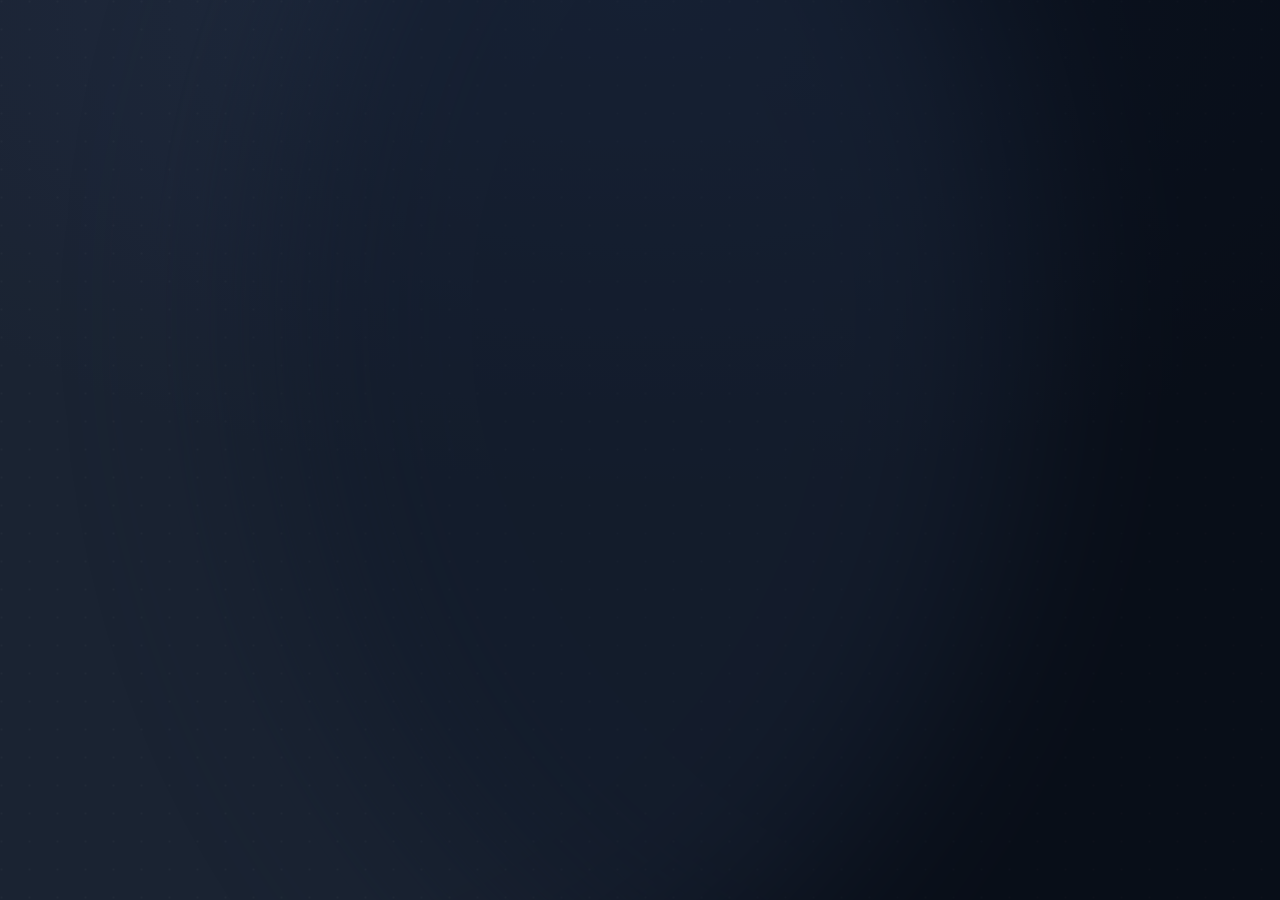
==== favorites.html @ f34660d6 "David: remove dead header-button binding that referenced the removed quiz brand header" ====
<!DOCTYPE html>
<html lang="en">
<head>
<meta charset="utf-8">
<meta name="viewport" content="width=device-width, initial-scale=1, viewport-fit=cover">
<title>Bookmarked theories</title>
<meta name="description" content="Theories of consciousness you've bookmarked from the quizzes.">
<meta name="theme-color" content="#04060a">
<link rel="stylesheet" href="styles.css?v=20260929-174537">
</head>
<body>
<div class="bg" aria-hidden="true"><div class="dots"></div></div>
<main id="app" class="wrap"></main>
<script src="data/categories.js?v=20260929-174537"></script>
<script>
/* Bookmarked theories — reads the same localStorage favorites the quizzes write. */
(function () {
  "use strict";
  var FAV_KEY = "cm_favorites_v1";
  var BM_SVG = '<svg class="bm-ic" viewBox="0 0 24 24" aria-hidden="true"><path d="M6.5 3.5h11V21l-5.5-3.8L6.5 21z"/></svg>';
  var INFO_SVG = '<svg viewBox="0 0 24 24" aria-hidden="true"><circle cx="12" cy="12" r="8.6" fill="none" stroke="currentColor" stroke-width="2"/><line x1="12" y1="11" x2="12" y2="16.6" stroke="currentColor" stroke-width="2.2" stroke-linecap="round"/><circle cx="12" cy="7.6" r="1.5" fill="currentColor"/></svg>';
  var MAG_SVG = '<svg class="ic" viewBox="0 0 24 24" aria-hidden="true"><circle cx="11" cy="11" r="6.5" fill="none" stroke="currentColor" stroke-width="2"/><line x1="15.8" y1="15.8" x2="20.5" y2="20.5" stroke="currentColor" stroke-width="2" stroke-linecap="round"/></svg>';
  function esc(s) {
    return String(s == null ? "" : s)
      .replace(/&/g, "&amp;").replace(/</g, "&lt;")
      .replace(/>/g, "&gt;").replace(/"/g, "&quot;");
  }
  function getFavs() {
    try { var f = JSON.parse(localStorage.getItem(FAV_KEY)); return Array.isArray(f) ? f : []; }
    catch (e) { return []; }
  }
  function removeFav(id) {
    try {
      var f = getFavs().filter(function (x) { return x.id !== id; });
      localStorage.setItem(FAV_KEY, JSON.stringify(f));
    } catch (e) {}
  }
  function catById(id) {
    var cs = window.LOC_CATEGORIES || [];
    for (var i = 0; i < cs.length; i++) if (cs[i].id === id) return cs[i];
    return null;
  }
  function cardHtml(f, i) {
    var c = catById(f.catId);
    var dot = c ? '<span class="loc-dot sm" style="background:' + c.color + '" aria-hidden="true"></span>' : "";
    var meta = c ? '<div class="fav-meta">' + dot + "<span>" + esc(c.name) + "</span></div>" : "";
    var loc = f.url
      ? '<a class="src-badge" href="' + esc(f.url) + '" target="_blank" rel="noopener" aria-label="Open on Landscape of Consciousness">' + INFO_SVG + "</a>"
      : "";
    var map = c
      ? '<a class="fav-link" style="margin-left:14px" href="index.html#/category/' + esc(f.catId) + '">See on the map ›</a>'
      : "";
    return '<div class="fav-card rise" style="--i:' + Math.min(i + 2, 9) + '">' + loc +
      '<button class="bm-btn on" data-unbm="' + esc(f.id) + '" aria-label="Remove bookmark">' + BM_SVG + "</button>" +
      '<div class="grow"><div class="fav-name">' + esc(f.name) + "</div>" +
      (f.tagline ? '<div class="fav-tag">' + esc(f.tagline) + "</div>" : "") +
      meta + "<div>" + loc + map + "</div></div></div>";
  }
  function render() {
    var favs = getFavs();
    var h = '<nav class="trail" aria-label="Breadcrumb"><a class="tseg root" href="index.html">Home</a><span class="sep">›</span><span class="tseg">Saved</span></nav>';
    h += '<header class="hero rise" style="--i:1"><div class="kicker">SAVED</div><h1>Bookmarked theories</h1>';
    if (favs.length) {
      h += '<p class="desc">' + favs.length + (favs.length === 1 ? " theory" : " theories") + " saved.</p></header>";
      h += favs.map(cardHtml).join("");
    } else {
      h += '<p class="desc">Nothing saved yet. Tap the bookmark on any theory in a quiz and it will land here.</p></header>' +
        '<div class="d-actions"><a class="pill rise" style="--i:2" href="quiz.html">' + MAG_SVG + "<span>Quiz</span></a></div>';
    }
    document.getElementById("app").innerHTML = h;
    document.querySelectorAll("[data-unbm]").forEach(function (el) {
      el.addEventListener("click", function () {
        removeFav(el.getAttribute("data-unbm"));
        render();
      });
    });
  }
  render();
})();
</script>
</body>
</html>
---- styles.css ----
/* The Consciousness Map — V3. Phone-first, dark, cinematic. */
*{box-sizing:border-box;margin:0;padding:0}
:root{
  -webkit-tap-highlight-color:transparent;
  --text:#f2f5f9;
  --muted:rgba(242,245,249,.64);
  --faint:rgba(242,245,249,.38);
  --line:rgba(242,245,249,.10);
  --serif:Georgia,'Iowan Old Style','Times New Roman',serif;
  --sans:-apple-system,BlinkMacSystemFont,'SF Pro Text','Segoe UI',system-ui,sans-serif;
  --g1:#05070c; --g2:#0d1626; --acc:#8fb8ff;
}
html{scroll-behavior:smooth}
body{
  font-family:var(--sans); background:#04060a; color:var(--text);
  min-height:100dvh; touch-action:manipulation;
  -webkit-font-smoothing:antialiased; overflow-x:hidden;
}
/* territory palettes */
body[data-territory="brain"]{--g1:#06182e;--g2:#0b4f6c;--acc:#5ee7ff}
body[data-territory="twokinds"]{--g1:#1d1030;--g2:#5b2a1e;--acc:#f2b25c}
body[data-territory="everywhere"]{--g1:#04241f;--g2:#0d5c43;--acc:#6dffa8}
body[data-territory="allmind"]{--g1:#170b33;--g2:#5c1a6e;--acc:#e08bff}
body[data-territory="deeper"]{--g1:#0b1030;--g2:#2a3a7a;--acc:#9db4ff}
body[data-territory="beyond"]{--g1:#14161c;--g2:#3a4150;--acc:#c9d4e3}
body[data-territory="phenomenology"]{--g1:#101418;--g2:#2b3a42;--acc:#ffd9a0}

/* ambient background: deep space + drifting accent glows + faint dot grid */
.bg{position:fixed;inset:0;z-index:-1;overflow:hidden;
  background:radial-gradient(120% 90% at 50% 0%,#0a101c 0%,#04060a 60%);
  transition:opacity .22s ease}
.bg.fade{opacity:0}
.bg::before,.bg::after{content:"";position:absolute;width:130vmax;height:130vmax;border-radius:50%;
  filter:blur(90px);opacity:.16;top:-40vmax}
.bg::before{left:-50vmax;background:var(--acc);animation:drift1 46s ease-in-out infinite alternate}
.bg::after{right:-50vmax;background:var(--g2);opacity:.5;animation:drift2 60s ease-in-out infinite alternate}
@keyframes drift1{to{transform:translate(14vmax,10vmax)}}
@keyframes drift2{to{transform:translate(-12vmax,14vmax)}}
.bg .dots{position:absolute;inset:0;opacity:.5;
  background-image:url("data:image/svg+xml,%3Csvg xmlns='http://www.w3.org/2000/svg' width='28' height='28'%3E%3Ccircle cx='1.5' cy='1.5' r='1' fill='rgba(255,255,255,0.055)'/%3E%3C/svg%3E")}

.wrap{max-width:480px;margin:0 auto;padding:16px 20px calc(40px + env(safe-area-inset-bottom))}

/* ---------- shared bits ---------- */
.eyebrow{font-size:11px;letter-spacing:.22em;color:var(--acc);font-weight:700;margin-bottom:10px}
h1{font-family:var(--serif);font-weight:600;line-height:1.08;letter-spacing:-.01em}
.lede{color:var(--muted);font-size:14px;line-height:1.55}
button{font-family:inherit;color:inherit;background:none;border:none;cursor:pointer}

/* entrance */
@keyframes rise{from{opacity:0;transform:translateY(16px)}to{opacity:1;transform:none}}
.rise{animation:rise .5s cubic-bezier(.2,.7,.2,1) both;animation-delay:calc(min(var(--i,0),9)*65ms)}

/* ---------- landing ---------- */
.landing-head{padding:14px 4px 4px}
.landing-head h1{font-size:32px;margin:2px 0 8px}
.landing-head .prompt{font-family:var(--serif);font-size:18px;line-height:1.35;margin-top:10px}
.landing-head .prompt em{color:var(--acc);font-style:normal}
.grid{display:grid;grid-template-columns:1fr 1fr;gap:10px;margin:10px 0 6px}
.card{
  position:relative;text-align:left;border-radius:20px;padding:12px;min-height:126px;
  display:flex;flex-direction:column;justify-content:flex-end;gap:6px;overflow:hidden;
  background:linear-gradient(140deg,var(--cg1),var(--cg2));
  border:1px solid color-mix(in srgb,var(--cacc) 28%,transparent);
  box-shadow:0 10px 30px rgba(0,0,0,.45),inset 0 1px 0 rgba(255,255,255,.09);
  transition:transform .16s ease,filter .16s ease,border-color .16s ease;
}
.card::after{content:"";position:absolute;inset:0;pointer-events:none;opacity:.5;
  background:radial-gradient(90% 70% at 80% 10%,color-mix(in srgb,var(--cacc) 22%,transparent),transparent 70%)}
.card:active{transform:scale(.955);filter:brightness(1.25);border-color:var(--cacc)}
.card .num{position:absolute;top:12px;right:14px;font-size:11px;letter-spacing:.18em;color:var(--cacc);opacity:.85;font-weight:700}
.card .card-name{font-family:var(--serif);font-size:17px;line-height:1.15;position:relative;z-index:1}
.card .card-tag{font-size:11.5px;line-height:1.4;color:rgba(255,255,255,.72);position:relative;z-index:1}
.landing-tools{margin-top:10px;display:flex;flex-direction:column;gap:8px}
.tool-btn{
  width:100%;text-align:left;border:1px solid var(--line);border-radius:16px;padding:12px 14px;
  font-size:14px;color:var(--muted);background:rgba(255,255,255,.025);
  display:flex;justify-content:space-between;align-items:center;gap:10px;
  transition:transform .16s ease,border-color .16s ease;
}
.tool-btn:active{transform:scale(.97);border-color:var(--acc)}
.tool-btn .arr{color:var(--acc);font-size:18px}
.tool-btn strong{color:var(--text);font-weight:600}
.foot{margin-top:26px;padding-top:16px;border-top:1px solid var(--line);
  font-size:12.5px;color:var(--faint);line-height:1.7}
.foot a{color:var(--faint)}

/* ---------- breadcrumb trail: always one line, never scrolls — middle crumbs collapse to "…" first ---------- */
.trail{display:flex;align-items:center;gap:7px;margin:0 0 14px;overflow:hidden}
.trail .tseg{white-space:nowrap;font-size:13px;color:var(--muted);padding:8px 2px;flex:none}
.trail .tseg.root{flex:none}
.trail.squeeze .tseg:last-child{flex:0 1 auto;min-width:0;max-width:100%;overflow:hidden;text-overflow:ellipsis}
.trail button.tseg,.trail a.tseg{color:var(--text);text-decoration:underline;text-decoration-color:var(--line);text-underline-offset:4px}
.trail .sep{color:var(--faint);font-size:12px;flex:none}
.trail .here-dot{width:7px;height:7px;border-radius:50%;background:var(--acc);flex:none;
  box-shadow:0 0 10px var(--acc);animation:pulse 2.2s ease-in-out infinite}
@keyframes pulse{50%{opacity:.45}}

/* ---------- hero (territory header) ---------- */
.hero{
  position:relative;overflow:hidden;border-radius:24px;padding:26px 22px;margin-bottom:8px;
  background:linear-gradient(150deg,var(--g1),var(--g2));
  border:1px solid color-mix(in srgb,var(--acc) 26%,transparent);
  box-shadow:0 16px 44px rgba(0,0,0,.5),inset 0 1px 0 rgba(255,255,255,.08);
}
.hero::after{content:"";position:absolute;inset:0;pointer-events:none;opacity:.55}
body[data-territory="brain"] .hero::after{background:repeating-radial-gradient(circle at 82% 18%,transparent 0 14px,color-mix(in srgb,var(--acc) 10%,transparent) 14px 15px)}
body[data-territory="twokinds"] .hero::after{background:linear-gradient(115deg,transparent 49.4%,color-mix(in srgb,var(--acc) 16%,transparent) 49.4% 50.6%,transparent 50.6%)}
body[data-territory="everywhere"] .hero::after{background-image:radial-gradient(color-mix(in srgb,var(--acc) 20%,transparent) 1.4px,transparent 1.6px);background-size:22px 22px}
body[data-territory="allmind"] .hero::after{background:radial-gradient(circle at 78% 22%,color-mix(in srgb,var(--acc) 26%,transparent),transparent 42%)}
body[data-territory="deeper"] .hero::after{background:conic-gradient(from 40deg at 78% 20%,transparent,color-mix(in srgb,var(--acc) 14%,transparent),transparent 70%)}
body[data-territory="beyond"] .hero::after{background:radial-gradient(60% 50% at 70% 30%,color-mix(in srgb,var(--acc) 18%,transparent),transparent 70%),radial-gradient(40% 40% at 25% 75%,color-mix(in srgb,var(--acc) 10%,transparent),transparent 70%)}
body[data-territory="phenomenology"] .hero::after{background:radial-gradient(circle at 80% 20%,color-mix(in srgb,var(--acc) 22%,transparent),transparent 45%)}
.hero>*{position:relative;z-index:1}
.hero .kicker{font-size:11px;letter-spacing:.22em;color:var(--acc);font-weight:700;margin-bottom:10px}
.hero h1{font-size:34px;margin-bottom:12px}
.hero .desc{font-size:15.5px;line-height:1.62;color:rgba(255,255,255,.82);max-width:34ch}
.section-label{margin:22px 2px 12px;font-size:11.5px;letter-spacing:.2em;color:var(--faint);font-weight:700}
.section-label em{color:var(--acc);font-style:normal}

/* sub-category rows */
.subcard{
  width:100%;text-align:left;display:flex;align-items:center;gap:14px;
  border:1px solid var(--line);border-radius:18px;padding:17px 16px;margin-bottom:10px;
  background:linear-gradient(140deg,rgba(255,255,255,.045),rgba(255,255,255,.012));
  transition:transform .16s ease,border-color .16s ease,background .16s ease;
}
.subcard:active{transform:scale(.97);border-color:var(--acc)}
.subcard .grow{flex:1;min-width:0}
.subcard .sub-name{font-family:var(--serif);font-size:19px;margin-bottom:4px}
.subcard .sub-tag{font-size:13.5px;line-height:1.5;color:var(--muted)}
.subcard .chev{font-size:22px;color:var(--acc);flex:none}
.count-pill{flex:none;font-size:11.5px;font-weight:700;color:var(--acc);
  border:1px solid color-mix(in srgb,var(--acc) 35%,transparent);border-radius:999px;padding:4px 10px;
  background:color-mix(in srgb,var(--acc) 10%,transparent)}

/* see-also chips */
.seealso{margin:6px 0 4px}
.seealso .sa-label{font-size:11.5px;letter-spacing:.16em;color:var(--faint);font-weight:700;margin:0 2px 8px}
.chip{
  display:inline-flex;align-items:center;gap:8px;margin:0 8px 8px 0;padding:10px 14px;border-radius:999px;
  border:1px dashed color-mix(in srgb,var(--acc) 45%,transparent);font-size:13.5px;color:var(--text);
  background:color-mix(in srgb,var(--acc) 7%,transparent);transition:transform .15s ease;
}
.chip:active{transform:scale(.95)}

/* ---------- theory leaf ---------- */
.theory{display:block;text-decoration:none;color:inherit;padding:16px 4px;border-bottom:1px solid var(--line);
  transition:background .15s ease,padding-left .15s ease}
.theory:active{background:rgba(255,255,255,.04);padding-left:10px}
.theory .t-name{font-family:var(--serif);font-size:18px;line-height:1.3;margin-bottom:5px}
.theory .t-name .ext{color:var(--acc);font-size:14px;margin-left:6px}
.theory .t-sum{font-size:14px;line-height:1.55;color:var(--muted)}
.note-box{margin:14px 0;padding:14px 16px;border-radius:14px;font-size:14px;line-height:1.6;color:var(--muted);
  border:1px dashed var(--line);background:rgba(255,255,255,.02)}
/* ---------- action pills: single-word buttons ---------- */
.d-actions{margin-top:20px;display:flex;flex-wrap:wrap;gap:8px}
.pill{flex:1 1 0;min-width:104px;padding:13px 10px;border-radius:999px;text-align:center;
  border:1px solid var(--line);background:rgba(255,255,255,.03);
  font-size:14.5px;font-weight:600;color:var(--text);text-decoration:none;cursor:pointer;
  display:inline-flex;align-items:center;justify-content:center;gap:8px;
  transition:transform .15s ease,border-color .15s ease}
.pill:active{transform:scale(.95);border-color:var(--acc)}
.pill.icon{flex:0 0 auto;min-width:56px;display:inline-flex;align-items:center;justify-content:center;gap:6px}
.pill .ic{width:19px;height:19px;display:block}
.pill .bm-ic{width:19px;height:19px}
.pill .fav-n{font-size:13px;color:var(--muted);font-weight:600}

/* source badge: icon-only link to the LOC entry, top-right of headers and cards */
.src-badge{position:absolute;top:12px;right:12px;width:36px;height:36px;border-radius:50%;
  border:1px solid var(--line);background:rgba(255,255,255,.05);color:var(--muted);
  display:flex;align-items:center;justify-content:center;text-decoration:none;
  transition:transform .15s ease,border-color .15s ease}
.src-badge:active{transform:scale(.88);border-color:var(--acc)}
.src-badge svg{width:17px;height:17px;display:block}
.fav-card{position:relative}

/* unsure view */
.unsure-head{padding:26px 4px 4px}
.unsure-head h1{font-size:32px;margin-bottom:10px}

/* ---------- view transitions ---------- */
::view-transition-old(root){animation:vt-out .26s cubic-bezier(.3,.7,.3,1) both}
::view-transition-new(root){animation:vt-in .34s cubic-bezier(.2,.7,.2,1) both}
@keyframes vt-out{to{opacity:0;transform:translateX(-46px) scale(.985)}}
@keyframes vt-in{from{opacity:0;transform:translateX(46px) scale(.985)}to{opacity:1;transform:none}}
html.nav-back ::view-transition-old(root){animation-name:vt-out-b}
html.nav-back ::view-transition-new(root){animation-name:vt-in-b}
@keyframes vt-out-b{to{opacity:0;transform:translateX(46px) scale(.985)}}
@keyframes vt-in-b{from{opacity:0;transform:translateX(-46px) scale(.985)}to{opacity:1;transform:none}}

@media (prefers-reduced-motion:reduce){
  *,*::before,*::after{animation-duration:.001s!important;transition-duration:.001s!important}
}

/* Landscape category color dots */
.loc-dot{flex:none;width:22px;height:22px;border-radius:50%;
  box-shadow:inset 0 0 0 1px rgba(255,255,255,.25),0 1px 6px rgba(0,0,0,.4)}
.loc-dot.sm{width:14px;height:14px}

/* ---------- bookmarks ---------- */
.bm-btn{background:none;border:none;cursor:pointer;padding:10px;margin:-10px;line-height:0;flex:none}
.bm-ic{width:26px;height:26px;display:block;transition:transform .15s ease}
.bm-ic path{fill:none;stroke:var(--bm,#F2C230);stroke-width:2;stroke-linejoin:round}
.bm-btn.on .bm-ic path{fill:var(--bm,#F2C230)}
.bm-btn:active .bm-ic{transform:scale(.82)}
.d-title-row{display:flex;align-items:flex-start;gap:6px}
.d-title-row h1{flex:1;min-width:0}
.tool-btn .bm-ic{width:17px;height:17px;display:inline-block;vertical-align:-3px}
.fav-card{display:flex;gap:2px;align-items:flex-start;background:rgba(255,255,255,.03);
  border:1px solid var(--line);border-radius:16px;padding:14px 12px;margin-top:10px}
.fav-card .grow{flex:1;min-width:0}
.fav-name{font-family:var(--serif);font-size:19px;line-height:1.2}
.fav-tag{font-size:13.5px;line-height:1.5;color:var(--muted);margin-top:3px}
.fav-meta{display:flex;align-items:center;gap:8px;margin-top:9px;font-size:12.5px;color:var(--faint)}
.fav-link{display:inline-block;margin-top:9px;font-size:14px;color:var(--acc);text-decoration:none}
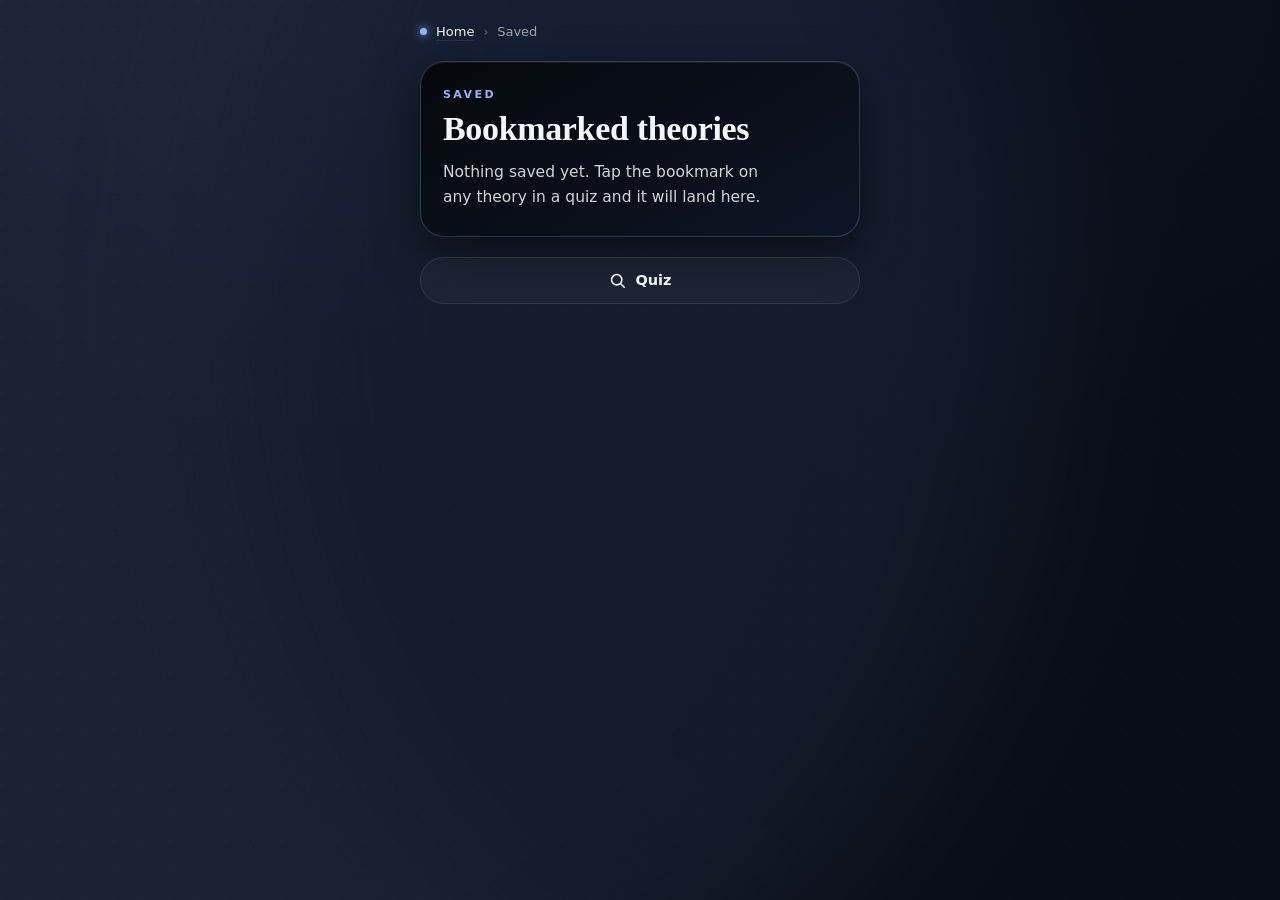
==== commit 6321b82a: "fix: history/favorites blank pages (inline script syntax errors); add History button on homepage; sh" ====
--- a/favorites.html
+++ b/favorites.html
@@ -6,12 +6,12 @@
 <title>Bookmarked theories</title>
 <meta name="description" content="Theories of consciousness you've bookmarked from the quizzes.">
 <meta name="theme-color" content="#04060a">
-<link rel="stylesheet" href="styles.css?v=20260929-174537">
+<link rel="stylesheet" href="styles.css?v=20260930-072224">
 </head>
 <body>
 <div class="bg" aria-hidden="true"><div class="dots"></div></div>
 <main id="app" class="wrap"></main>
-<script src="data/categories.js?v=20260929-174537"></script>
+<script src="data/categories.js?v=20260930-072224"></script>
 <script>
 /* Bookmarked theories — reads the same localStorage favorites the quizzes write. */
 (function () {
@@ -58,14 +58,14 @@
   }
   function render() {
     var favs = getFavs();
-    var h = '<nav class="trail" aria-label="Breadcrumb"><a class="tseg root" href="index.html">Home</a><span class="sep">›</span><span class="tseg">Saved</span></nav>';
+    var h = '<nav class="trail" aria-label="Breadcrumb"><span class="here-dot"></span><a class="tseg root" href="index.html">Home</a><span class="sep">›</span><span class="tseg">Saved</span></nav>';
     h += '<header class="hero rise" style="--i:1"><div class="kicker">SAVED</div><h1>Bookmarked theories</h1>';
     if (favs.length) {
       h += '<p class="desc">' + favs.length + (favs.length === 1 ? " theory" : " theories") + " saved.</p></header>";
       h += favs.map(cardHtml).join("");
     } else {
       h += '<p class="desc">Nothing saved yet. Tap the bookmark on any theory in a quiz and it will land here.</p></header>' +
-        '<div class="d-actions"><a class="pill rise" style="--i:2" href="quiz.html">' + MAG_SVG + "<span>Quiz</span></a></div>';
+        '<div class="d-actions"><a class="pill rise" style="--i:2" href="quiz.html">' + MAG_SVG + "<span>Quiz</span></a></div>";
     }
     document.getElementById("app").innerHTML = h;
     document.querySelectorAll("[data-unbm]").forEach(function (el) {
--- a/styles.css
+++ b/styles.css
@@ -86,10 +86,9 @@
 .foot a{color:var(--faint)}
 
 /* ---------- breadcrumb trail: always one line, never scrolls — middle crumbs collapse to "…" first ---------- */
-.trail{display:flex;align-items:center;gap:7px;margin:0 0 14px;overflow:hidden}
+.trail{display:flex;align-items:center;flex-wrap:wrap;gap:4px 7px;margin:0 0 14px}
 .trail .tseg{white-space:nowrap;font-size:13px;color:var(--muted);padding:8px 2px;flex:none}
 .trail .tseg.root{flex:none}
-.trail.squeeze .tseg:last-child{flex:0 1 auto;min-width:0;max-width:100%;overflow:hidden;text-overflow:ellipsis}
 .trail button.tseg,.trail a.tseg{color:var(--text);text-decoration:underline;text-decoration-color:var(--line);text-underline-offset:4px}
 .trail .sep{color:var(--faint);font-size:12px;flex:none}
 .trail .here-dot{width:7px;height:7px;border-radius:50%;background:var(--acc);flex:none;
